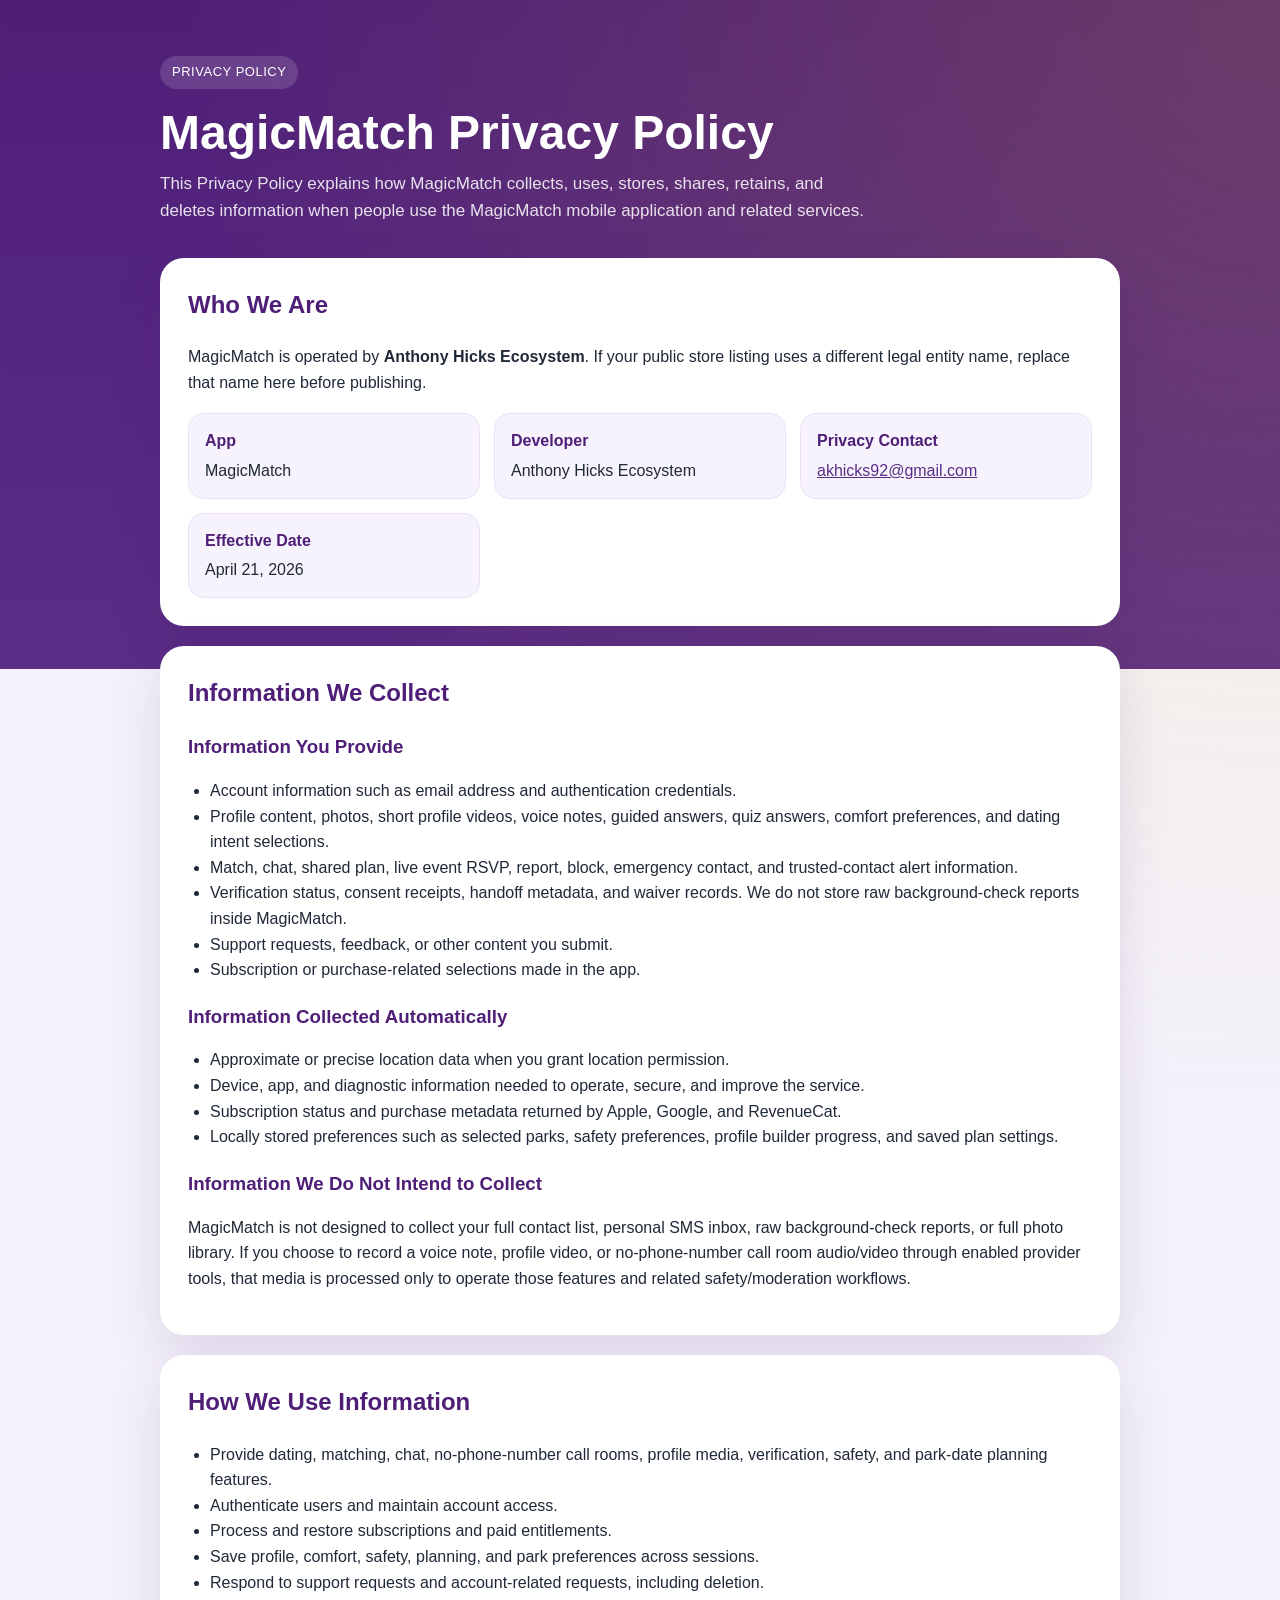
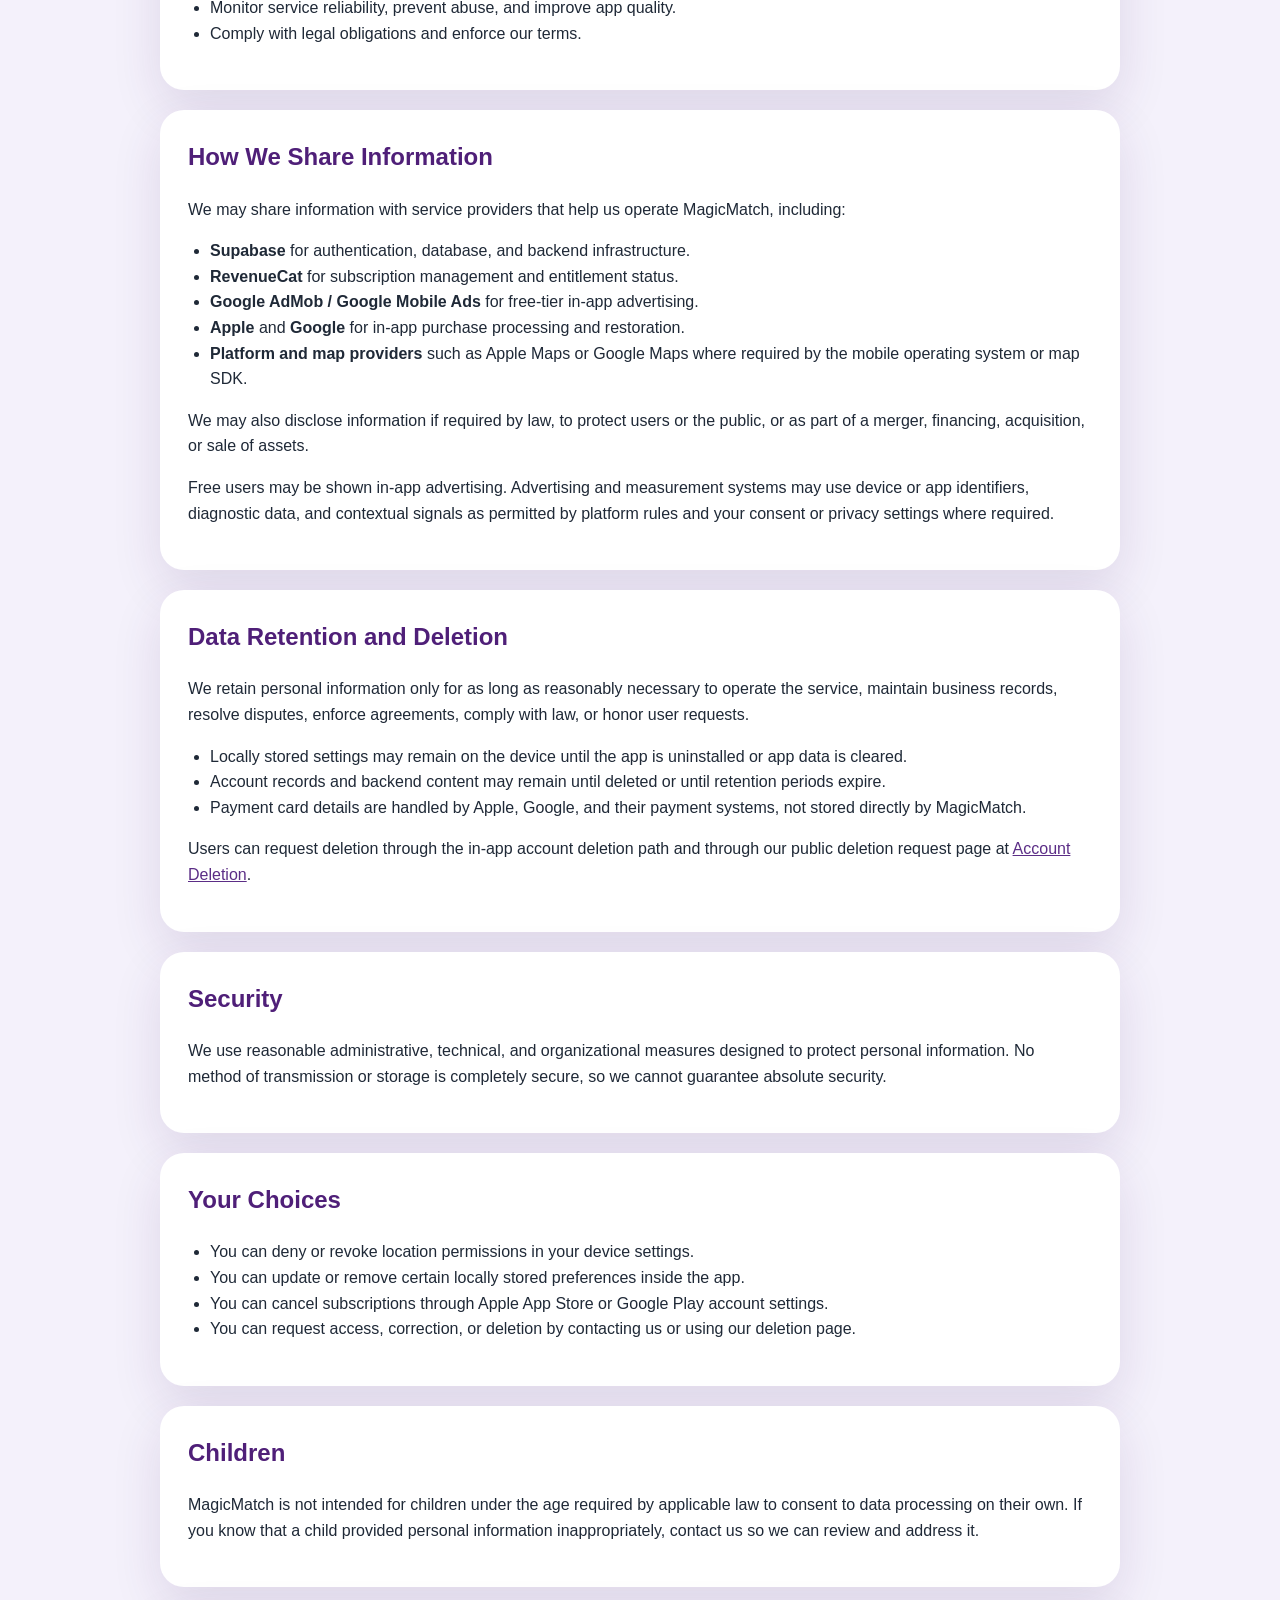
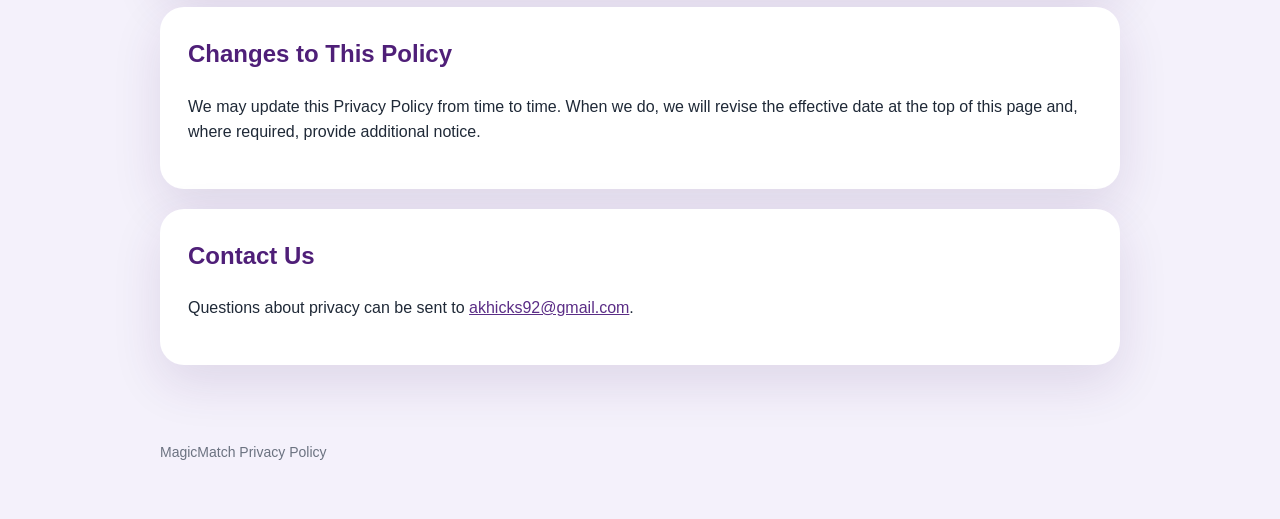
==== privacy-policy.html @ 28c93f6c "Publish MagicMatch public store pages" ====
<!doctype html>
<html lang="en">
  <head>
    <meta charset="utf-8" />
    <meta name="viewport" content="width=device-width, initial-scale=1" />
    <title>MagicMatch Privacy Policy</title>
    <link rel="stylesheet" href="./site.css" />
  </head>
  <body>
    <div class="shell">
      <header class="hero">
        <span class="badge">Privacy Policy</span>
        <h1>MagicMatch Privacy Policy</h1>
        <p>
          This Privacy Policy explains how MagicMatch collects, uses, stores, shares, retains, and deletes
          information when people use the MagicMatch mobile application and related services.
        </p>
      </header>

      <main class="content">
        <section class="card">
          <h2>Who We Are</h2>
          <p>
            MagicMatch is operated by <strong>Anthony Hicks Ecosystem</strong>. If your public store listing uses
            a different legal entity name, replace that name here before publishing.
          </p>
          <div class="meta">
            <div>
              <strong>App</strong>
              MagicMatch
            </div>
            <div>
              <strong>Developer</strong>
              Anthony Hicks Ecosystem
            </div>
            <div>
              <strong>Privacy Contact</strong>
              <a href="mailto:akhicks92@gmail.com">akhicks92@gmail.com</a>
            </div>
            <div>
              <strong>Effective Date</strong>
              April 21, 2026
            </div>
          </div>
        </section>

        <section class="card">
          <h2>Information We Collect</h2>
          <h3>Information You Provide</h3>
          <ul>
            <li>Account information such as email address and authentication credentials.</li>
            <li>Profile content, photos, short profile videos, voice notes, guided answers, quiz answers, comfort preferences, and dating intent selections.</li>
            <li>Match, chat, shared plan, live event RSVP, report, block, emergency contact, and trusted-contact alert information.</li>
            <li>Verification status, consent receipts, handoff metadata, and waiver records. We do not store raw background-check reports inside MagicMatch.</li>
            <li>Support requests, feedback, or other content you submit.</li>
            <li>Subscription or purchase-related selections made in the app.</li>
          </ul>
          <h3>Information Collected Automatically</h3>
          <ul>
            <li>Approximate or precise location data when you grant location permission.</li>
            <li>Device, app, and diagnostic information needed to operate, secure, and improve the service.</li>
            <li>Subscription status and purchase metadata returned by Apple, Google, and RevenueCat.</li>
            <li>Locally stored preferences such as selected parks, safety preferences, profile builder progress, and saved plan settings.</li>
          </ul>
          <h3>Information We Do Not Intend to Collect</h3>
          <p>
            MagicMatch is not designed to collect your full contact list, personal SMS inbox, raw background-check
            reports, or full photo library. If you choose to record a voice note, profile video, or no-phone-number
            call room audio/video through enabled provider tools, that media is processed only to operate those
            features and related safety/moderation workflows.
          </p>
        </section>

        <section class="card">
          <h2>How We Use Information</h2>
          <ul>
            <li>Provide dating, matching, chat, no-phone-number call rooms, profile media, verification, safety, and park-date planning features.</li>
            <li>Authenticate users and maintain account access.</li>
            <li>Process and restore subscriptions and paid entitlements.</li>
            <li>Save profile, comfort, safety, planning, and park preferences across sessions.</li>
            <li>Respond to support requests and account-related requests, including deletion.</li>
            <li>Monitor service reliability, prevent abuse, and improve app quality.</li>
            <li>Comply with legal obligations and enforce our terms.</li>
          </ul>
        </section>

        <section class="card">
          <h2>How We Share Information</h2>
          <p>We may share information with service providers that help us operate MagicMatch, including:</p>
          <ul>
            <li><strong>Supabase</strong> for authentication, database, and backend infrastructure.</li>
            <li><strong>RevenueCat</strong> for subscription management and entitlement status.</li>
            <li><strong>Google AdMob / Google Mobile Ads</strong> for free-tier in-app advertising.</li>
            <li><strong>Apple</strong> and <strong>Google</strong> for in-app purchase processing and restoration.</li>
            <li>
              <strong>Platform and map providers</strong> such as Apple Maps or Google Maps where required by the
              mobile operating system or map SDK.
            </li>
          </ul>
          <p>
            We may also disclose information if required by law, to protect users or the public, or as part of a
            merger, financing, acquisition, or sale of assets.
          </p>
          <p>
            Free users may be shown in-app advertising. Advertising and measurement systems may use device or app
            identifiers, diagnostic data, and contextual signals as permitted by platform rules and your consent or
            privacy settings where required.
          </p>
        </section>

        <section class="card">
          <h2>Data Retention and Deletion</h2>
          <p>
            We retain personal information only for as long as reasonably necessary to operate the service,
            maintain business records, resolve disputes, enforce agreements, comply with law, or honor user
            requests.
          </p>
          <ul>
            <li>Locally stored settings may remain on the device until the app is uninstalled or app data is cleared.</li>
            <li>Account records and backend content may remain until deleted or until retention periods expire.</li>
            <li>Payment card details are handled by Apple, Google, and their payment systems, not stored directly by MagicMatch.</li>
          </ul>
          <p>
            Users can request deletion through the in-app account deletion path and through our public deletion
            request page at <a href="./account-deletion.html">Account Deletion</a>.
          </p>
        </section>

        <section class="card">
          <h2>Security</h2>
          <p>
            We use reasonable administrative, technical, and organizational measures designed to protect personal
            information. No method of transmission or storage is completely secure, so we cannot guarantee absolute
            security.
          </p>
        </section>

        <section class="card">
          <h2>Your Choices</h2>
          <ul>
            <li>You can deny or revoke location permissions in your device settings.</li>
            <li>You can update or remove certain locally stored preferences inside the app.</li>
            <li>You can cancel subscriptions through Apple App Store or Google Play account settings.</li>
            <li>You can request access, correction, or deletion by contacting us or using our deletion page.</li>
          </ul>
        </section>

        <section class="card">
          <h2>Children</h2>
          <p>
            MagicMatch is not intended for children under the age required by applicable law to consent to data
            processing on their own. If you know that a child provided personal information inappropriately, contact
            us so we can review and address it.
          </p>
        </section>

        <section class="card">
          <h2>Changes to This Policy</h2>
          <p>
            We may update this Privacy Policy from time to time. When we do, we will revise the effective date at
            the top of this page and, where required, provide additional notice.
          </p>
        </section>

        <section class="card">
          <h2>Contact Us</h2>
          <p>
            Questions about privacy can be sent to
            <a href="mailto:akhicks92@gmail.com">akhicks92@gmail.com</a>.
          </p>
        </section>
      </main>

      <div class="footer">
        MagicMatch Privacy Policy
      </div>
    </div>
  </body>
</html>
---- site.css ----
body {
  margin: 0;
  font-family: "Segoe UI", Arial, sans-serif;
  background: #f4f1fb;
  color: #1f2937;
  line-height: 1.6;
}

.shell {
  min-height: 100vh;
  background:
    radial-gradient(circle at top right, rgba(250, 204, 21, 0.16), transparent 28%),
    linear-gradient(180deg, #4f1f78 0%, #5b2d86 18%, #f4f1fb 18%, #f4f1fb 100%);
}

.hero {
  max-width: 960px;
  margin: 0 auto;
  padding: 56px 24px 34px;
  color: white;
}

.badge {
  display: inline-block;
  padding: 6px 12px;
  border-radius: 999px;
  background: rgba(255, 255, 255, 0.14);
  font-size: 13px;
  letter-spacing: 0.04em;
  text-transform: uppercase;
}

.hero h1 {
  margin: 18px 0 10px;
  font-size: clamp(32px, 4vw, 48px);
  line-height: 1.1;
}

.hero p {
  max-width: 720px;
  margin: 0;
  color: rgba(255, 255, 255, 0.86);
  font-size: 17px;
}

.content {
  max-width: 960px;
  margin: 0 auto;
  padding: 0 24px 56px;
}

.card {
  background: white;
  border-radius: 24px;
  padding: 28px;
  box-shadow: 0 18px 50px rgba(64, 26, 98, 0.12);
  margin-bottom: 20px;
}

.card h2 {
  margin-top: 0;
  color: #4f1f78;
  font-size: 24px;
}

.card h3 {
  color: #4f1f78;
  margin-bottom: 8px;
}

.meta {
  display: grid;
  grid-template-columns: repeat(auto-fit, minmax(220px, 1fr));
  gap: 14px;
  margin-top: 18px;
}

.meta div {
  background: #f7f3fc;
  border: 1px solid #eadff7;
  border-radius: 16px;
  padding: 14px 16px;
}

.meta strong {
  display: block;
  color: #4f1f78;
  margin-bottom: 4px;
}

ul,
ol {
  padding-left: 22px;
}

a {
  color: #5b2d86;
}

.note {
  border-left: 4px solid #facc15;
  padding-left: 14px;
  color: #4b5563;
}

.footer {
  max-width: 960px;
  margin: 0 auto;
  padding: 0 24px 56px;
  color: #6b7280;
  font-size: 14px;
}

code {
  font-family: Consolas, monospace;
  background: #f3f4f6;
  padding: 1px 5px;
  border-radius: 6px;
}

@media (max-width: 640px) {
  .card {
    padding: 22px;
    border-radius: 20px;
  }
}
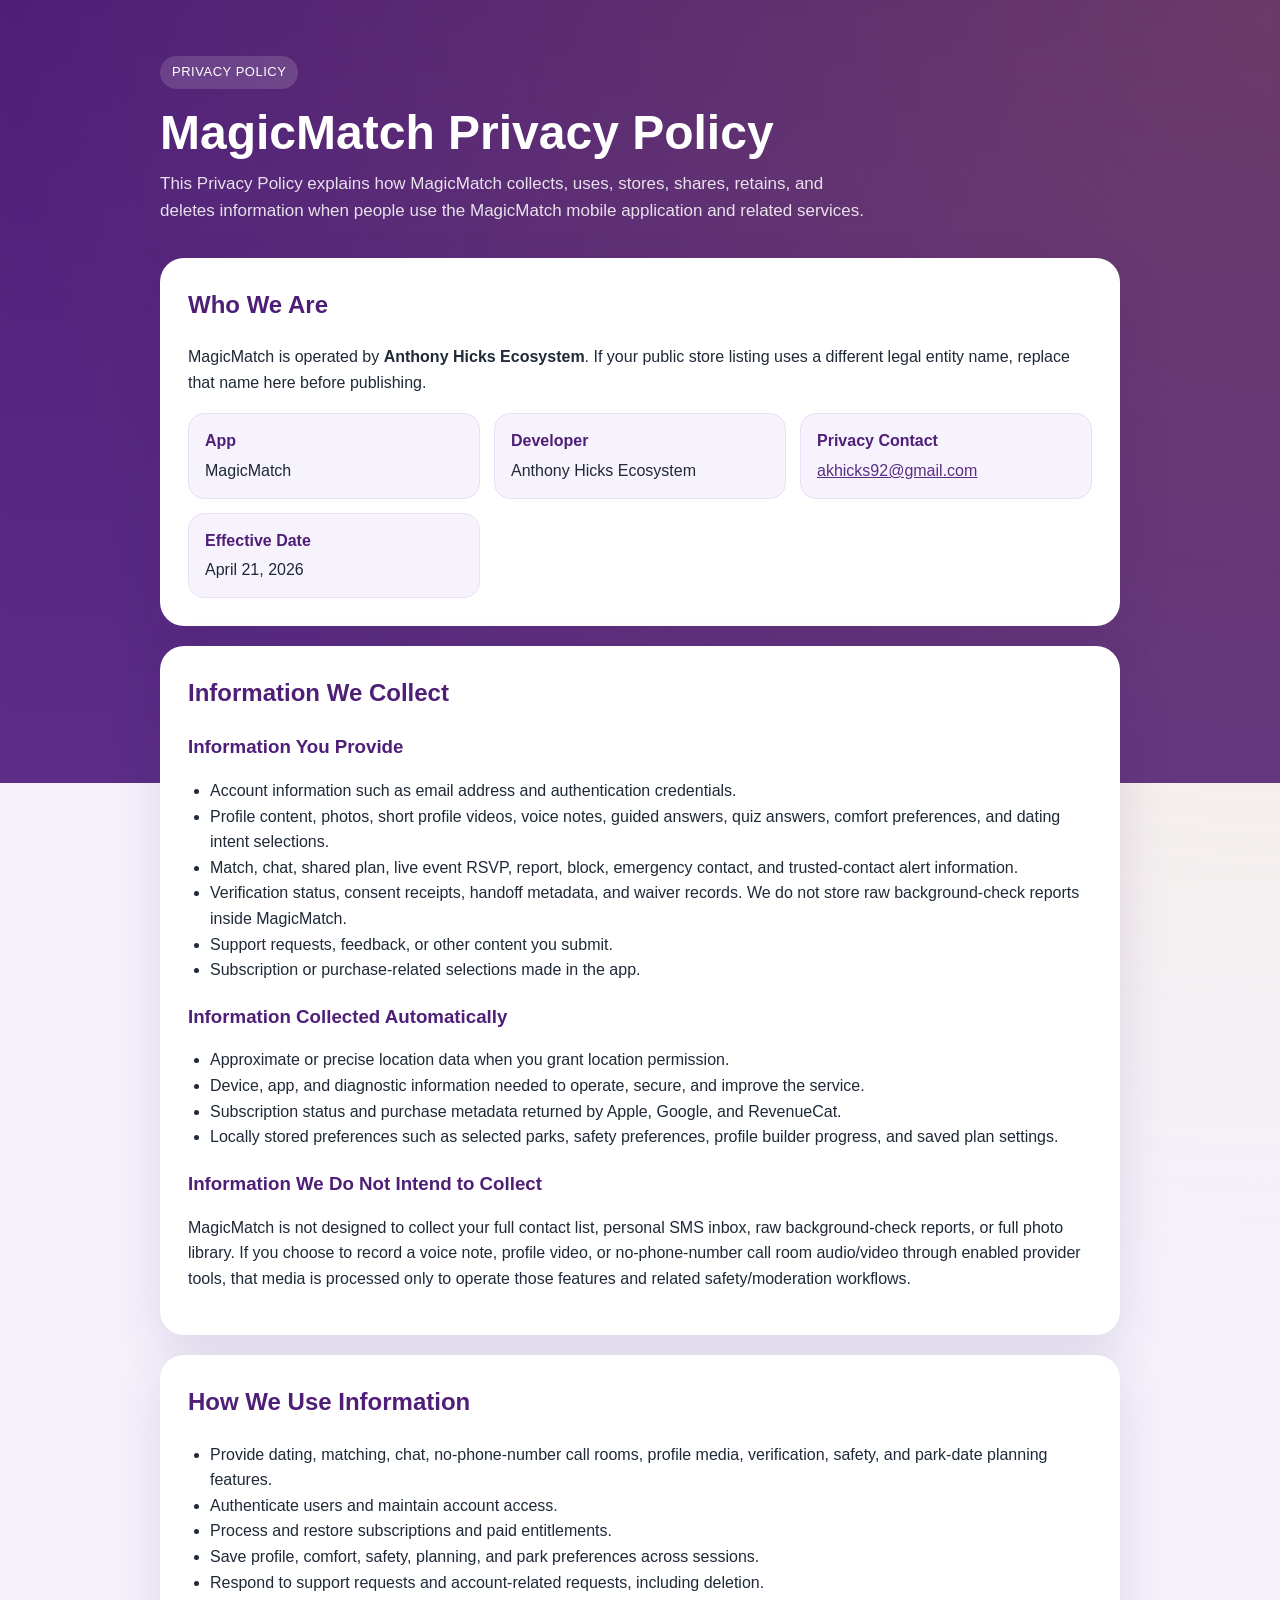
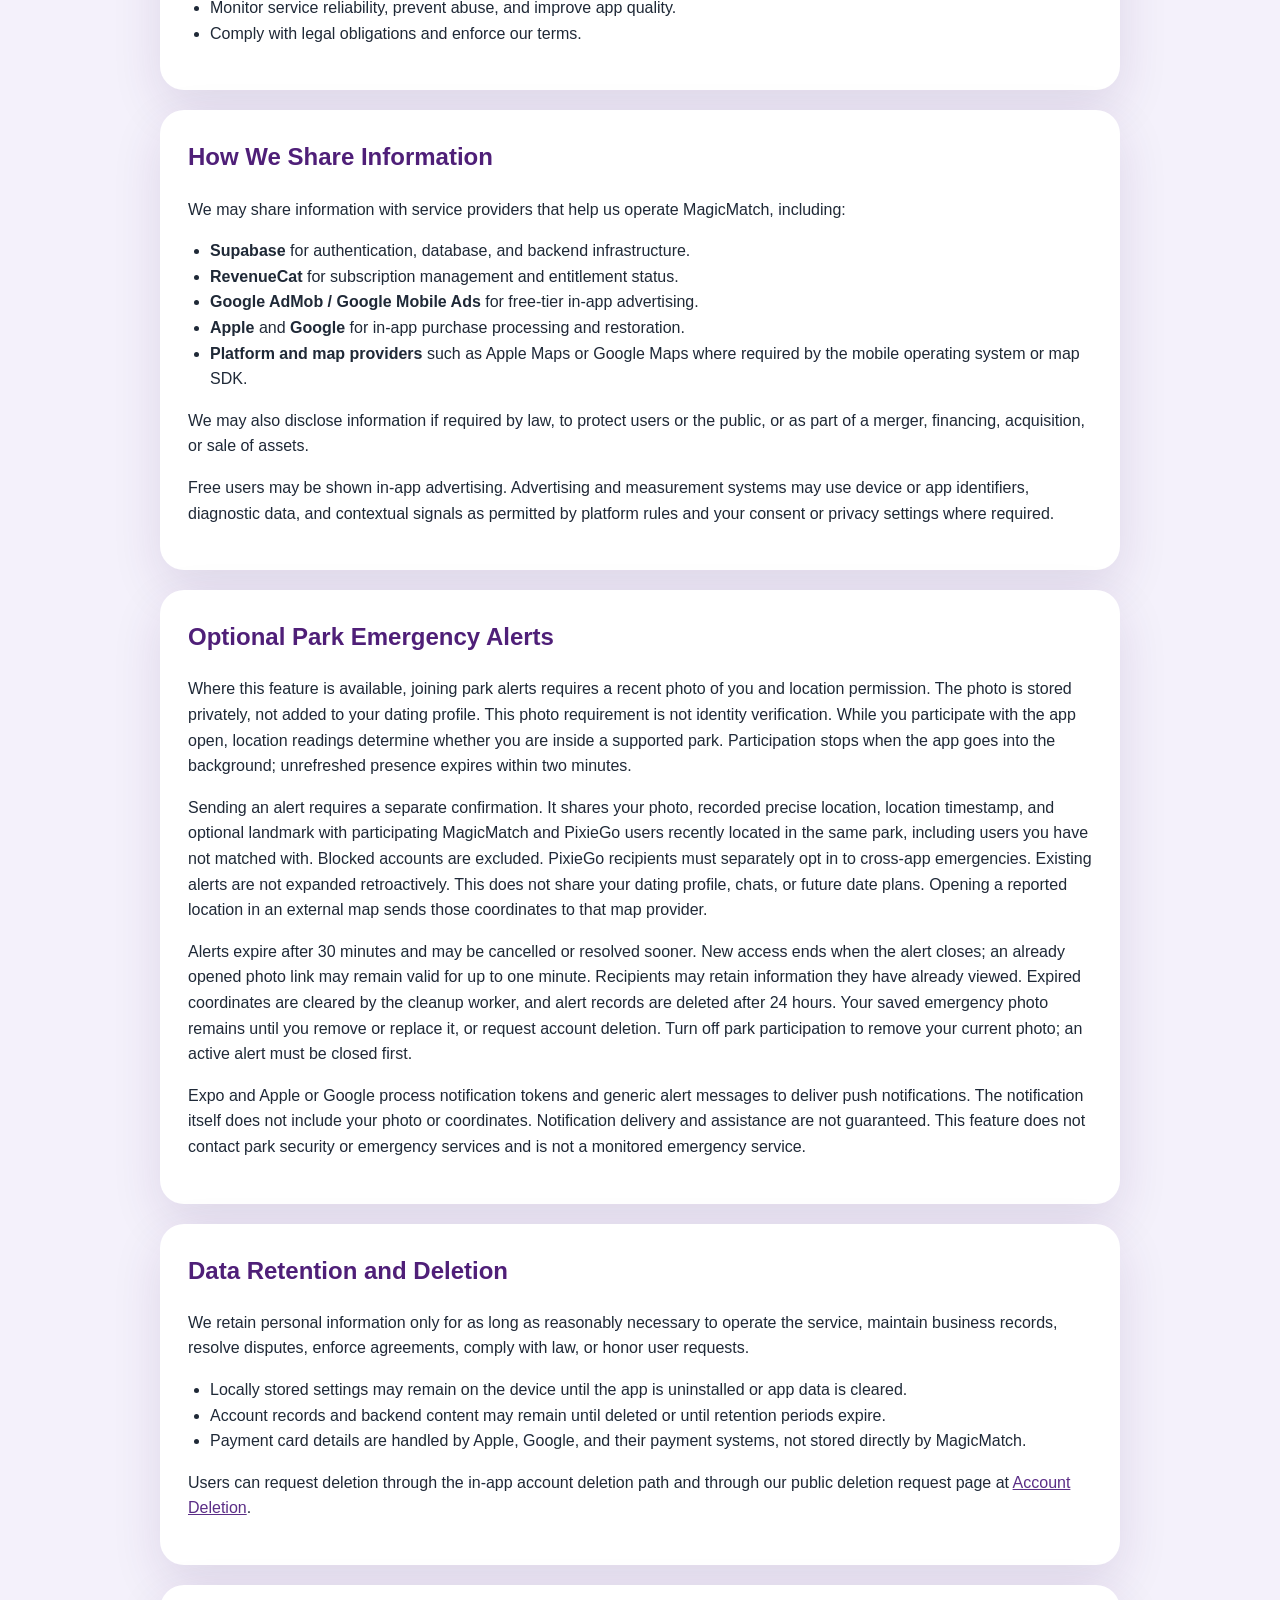
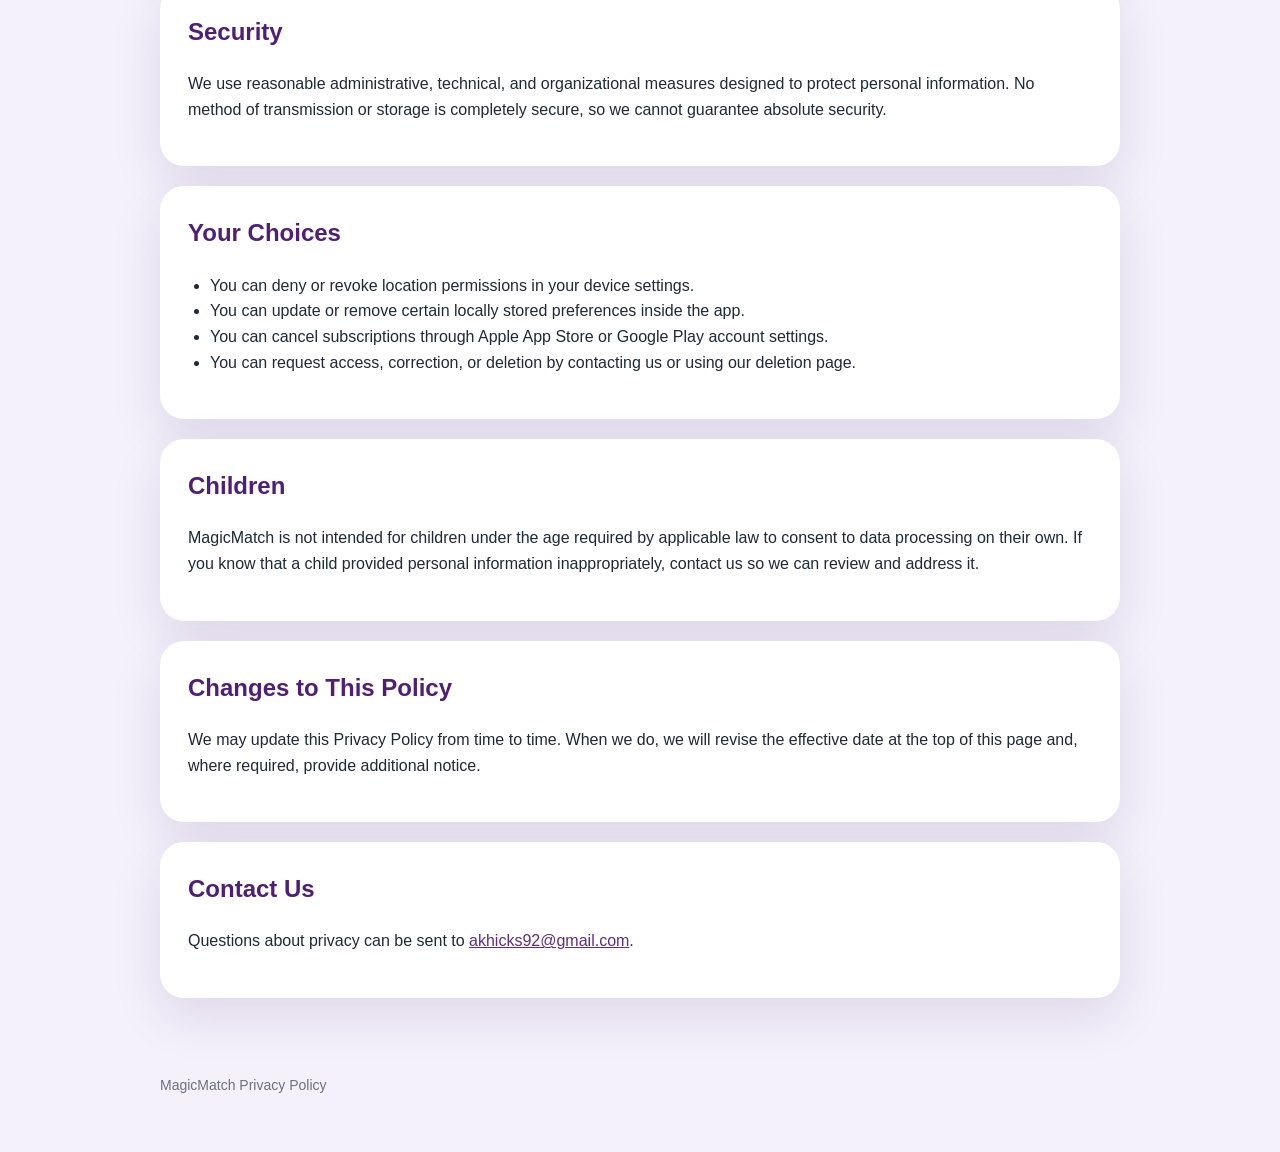
==== commit 1121b8f3: "Update public MagicMatch docs from 287d07f" ====
--- a/privacy-policy.html
+++ b/privacy-policy.html
@@ -109,6 +109,40 @@
         </section>
 
         <section class="card">
+          <h2>Optional Park Emergency Alerts</h2>
+          <p>
+            Where this feature is available, joining park alerts requires a recent photo of you
+            and location permission. The photo is stored privately, not added to your dating profile.
+            This photo requirement is not identity verification. While you participate with the app
+            open, location readings determine whether you are inside a supported park. Participation
+            stops when the app goes into the background; unrefreshed presence expires within two minutes.
+          </p>
+          <p>
+            Sending an alert requires a separate confirmation. It shares your photo, recorded precise
+            location, location timestamp, and optional landmark with participating MagicMatch and PixieGo users
+            recently located in the same park, including users you have not matched with. Blocked
+            accounts are excluded. PixieGo recipients must separately opt in to cross-app emergencies.
+            Existing alerts are not expanded retroactively. This does not share your dating profile,
+            chats, or future date plans. Opening a reported
+            location in an external map sends those coordinates to that map provider.
+          </p>
+          <p>
+            Alerts expire after 30 minutes and may be cancelled or resolved sooner. New access ends
+            when the alert closes; an already opened photo link may remain valid for up to one minute.
+            Recipients may retain information they have already viewed. Expired coordinates are cleared
+            by the cleanup worker, and alert records are deleted after 24 hours. Your saved emergency
+            photo remains until you remove or replace it, or request account deletion. Turn off park
+            participation to remove your current photo; an active alert must be closed first.
+          </p>
+          <p>
+            Expo and Apple or Google process notification tokens and generic alert messages to deliver
+            push notifications. The notification itself does not include your photo or coordinates.
+            Notification delivery and assistance are not guaranteed. This feature does not contact
+            park security or emergency services and is not a monitored emergency service.
+          </p>
+        </section>
+
+        <section class="card">
           <h2>Data Retention and Deletion</h2>
           <p>
             We retain personal information only for as long as reasonably necessary to operate the service,
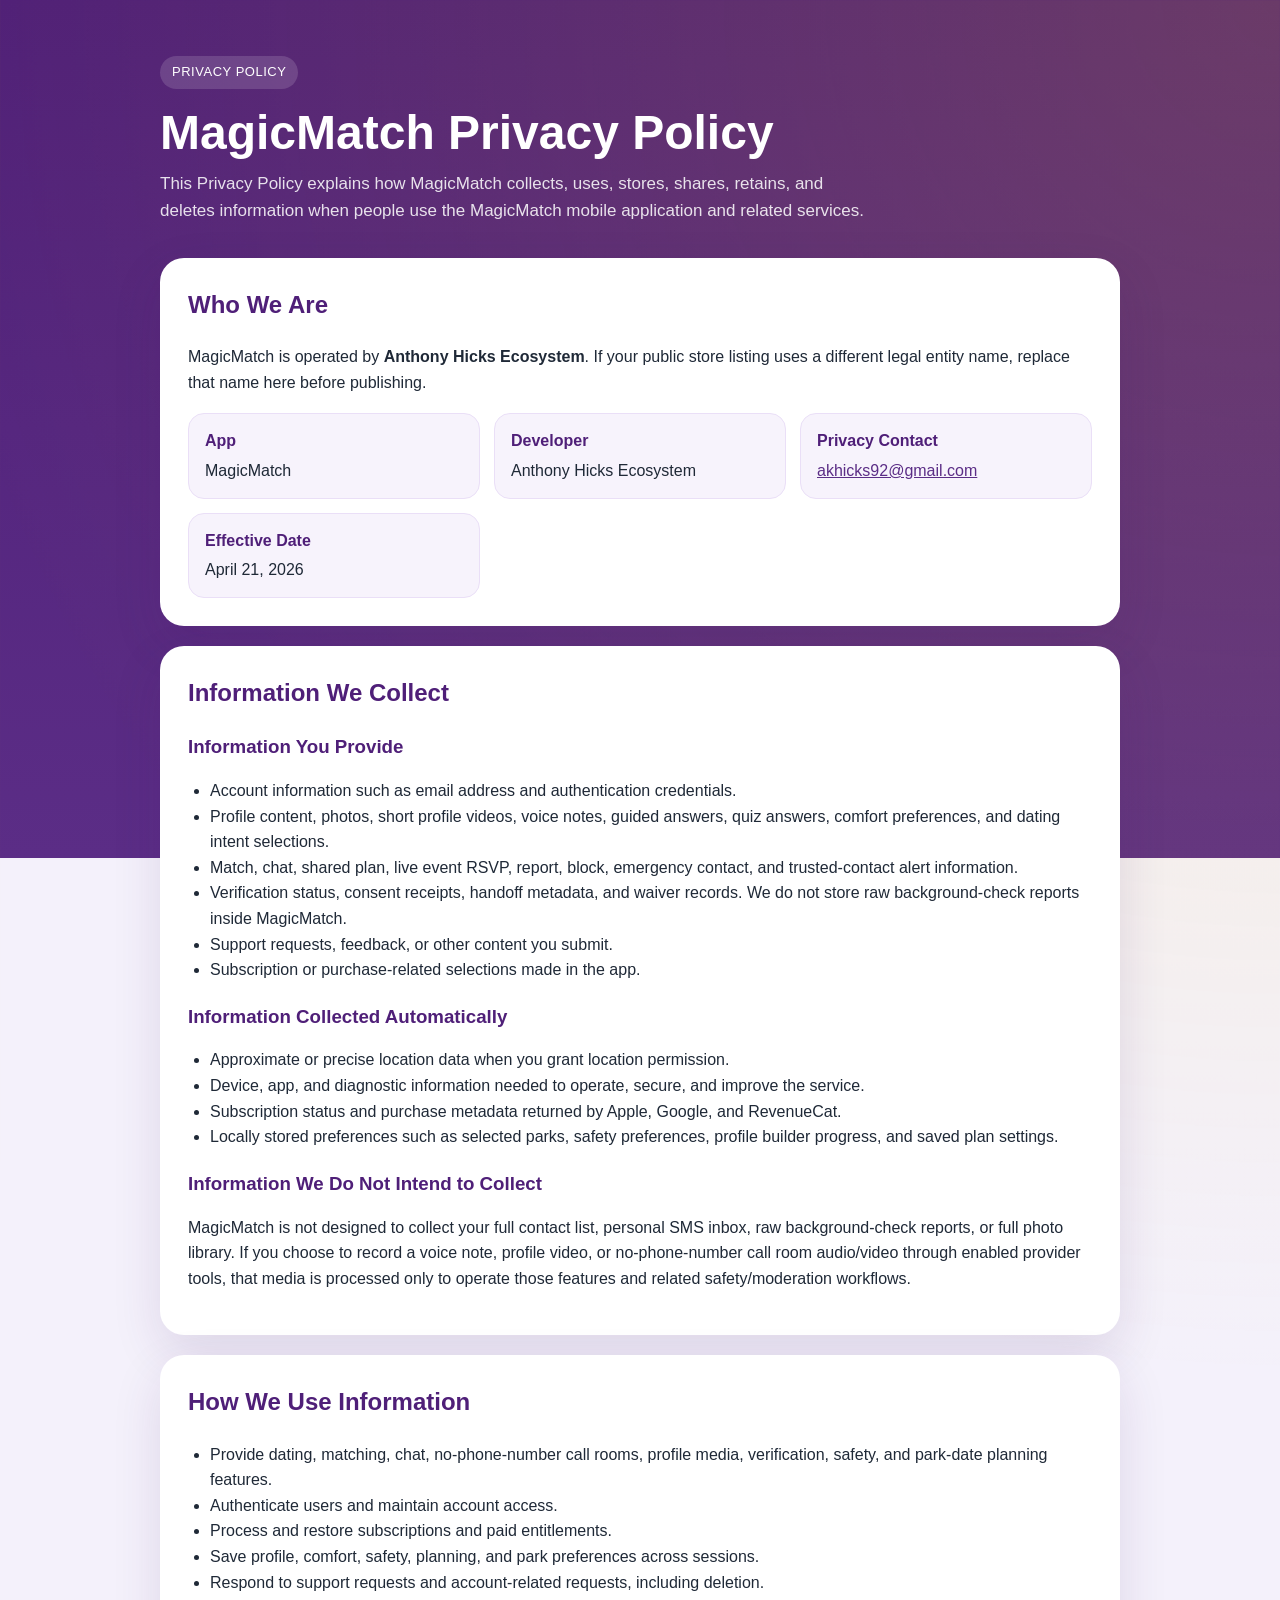
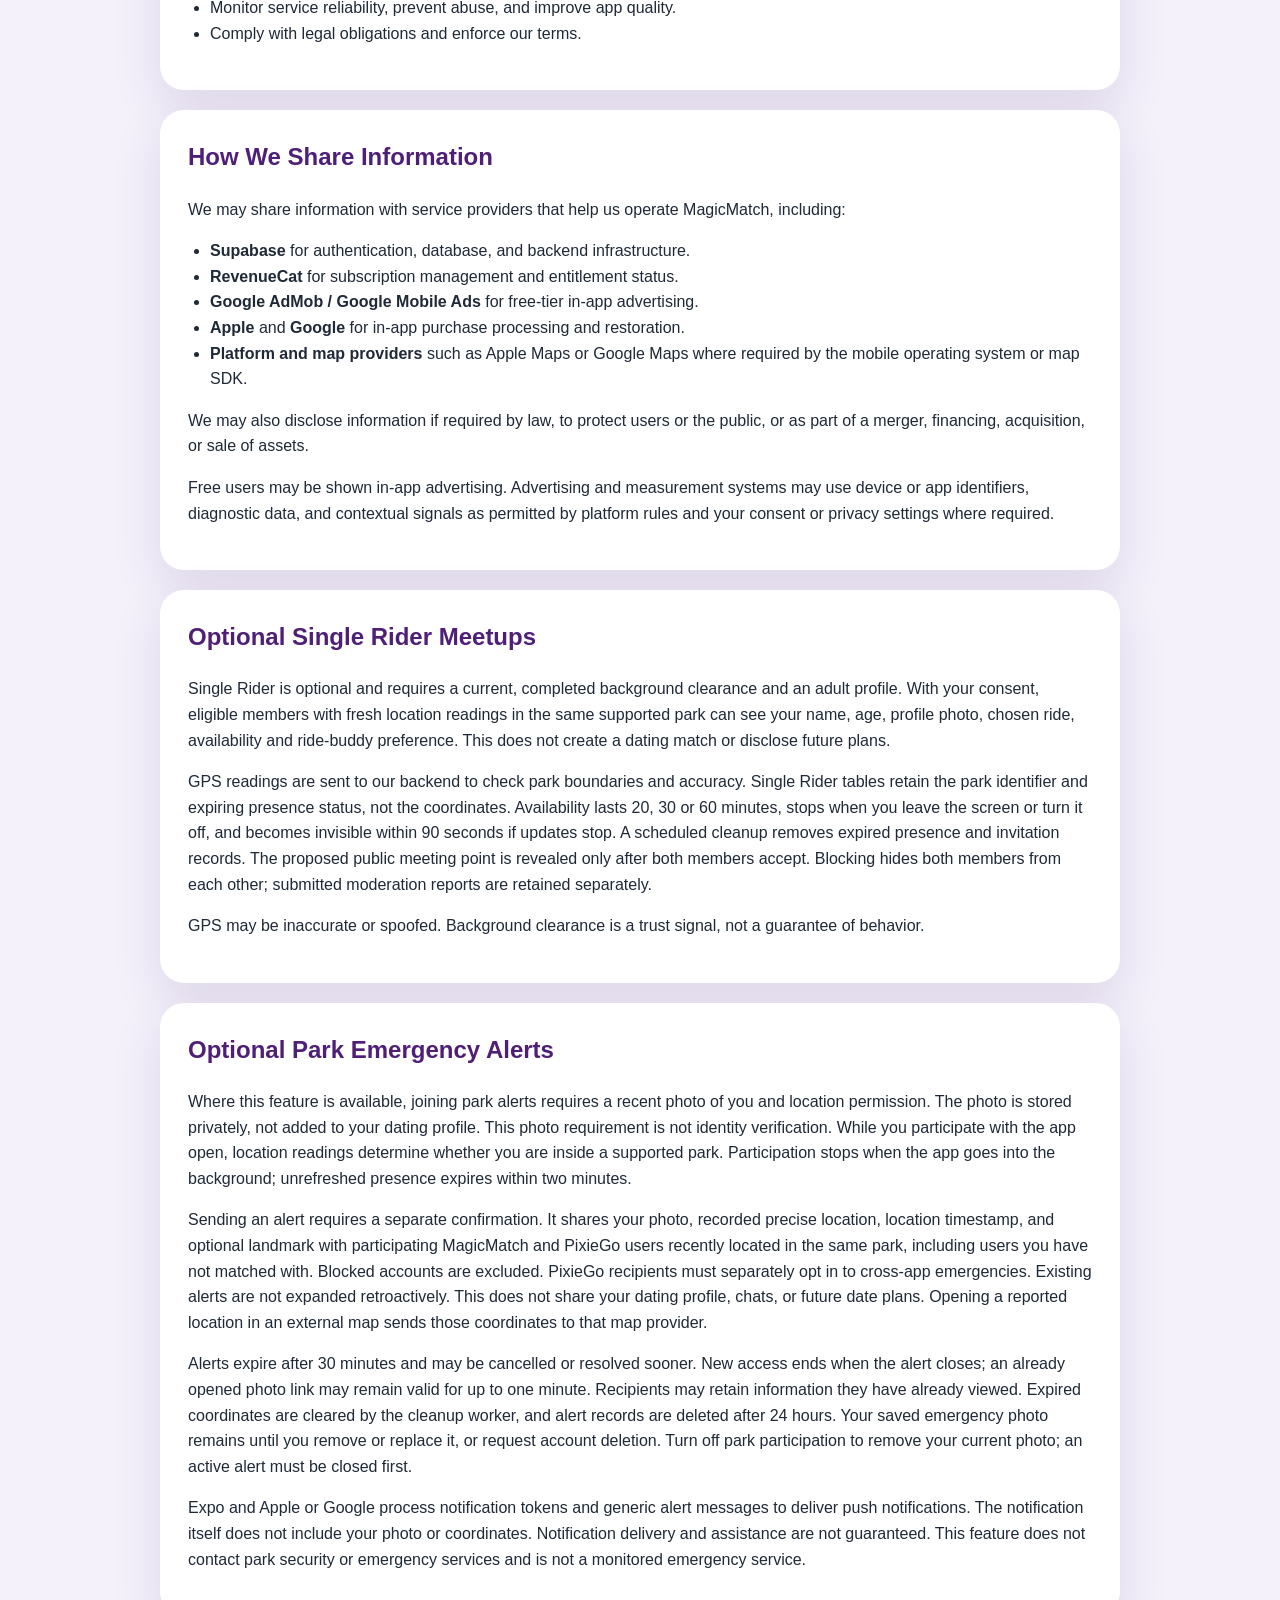
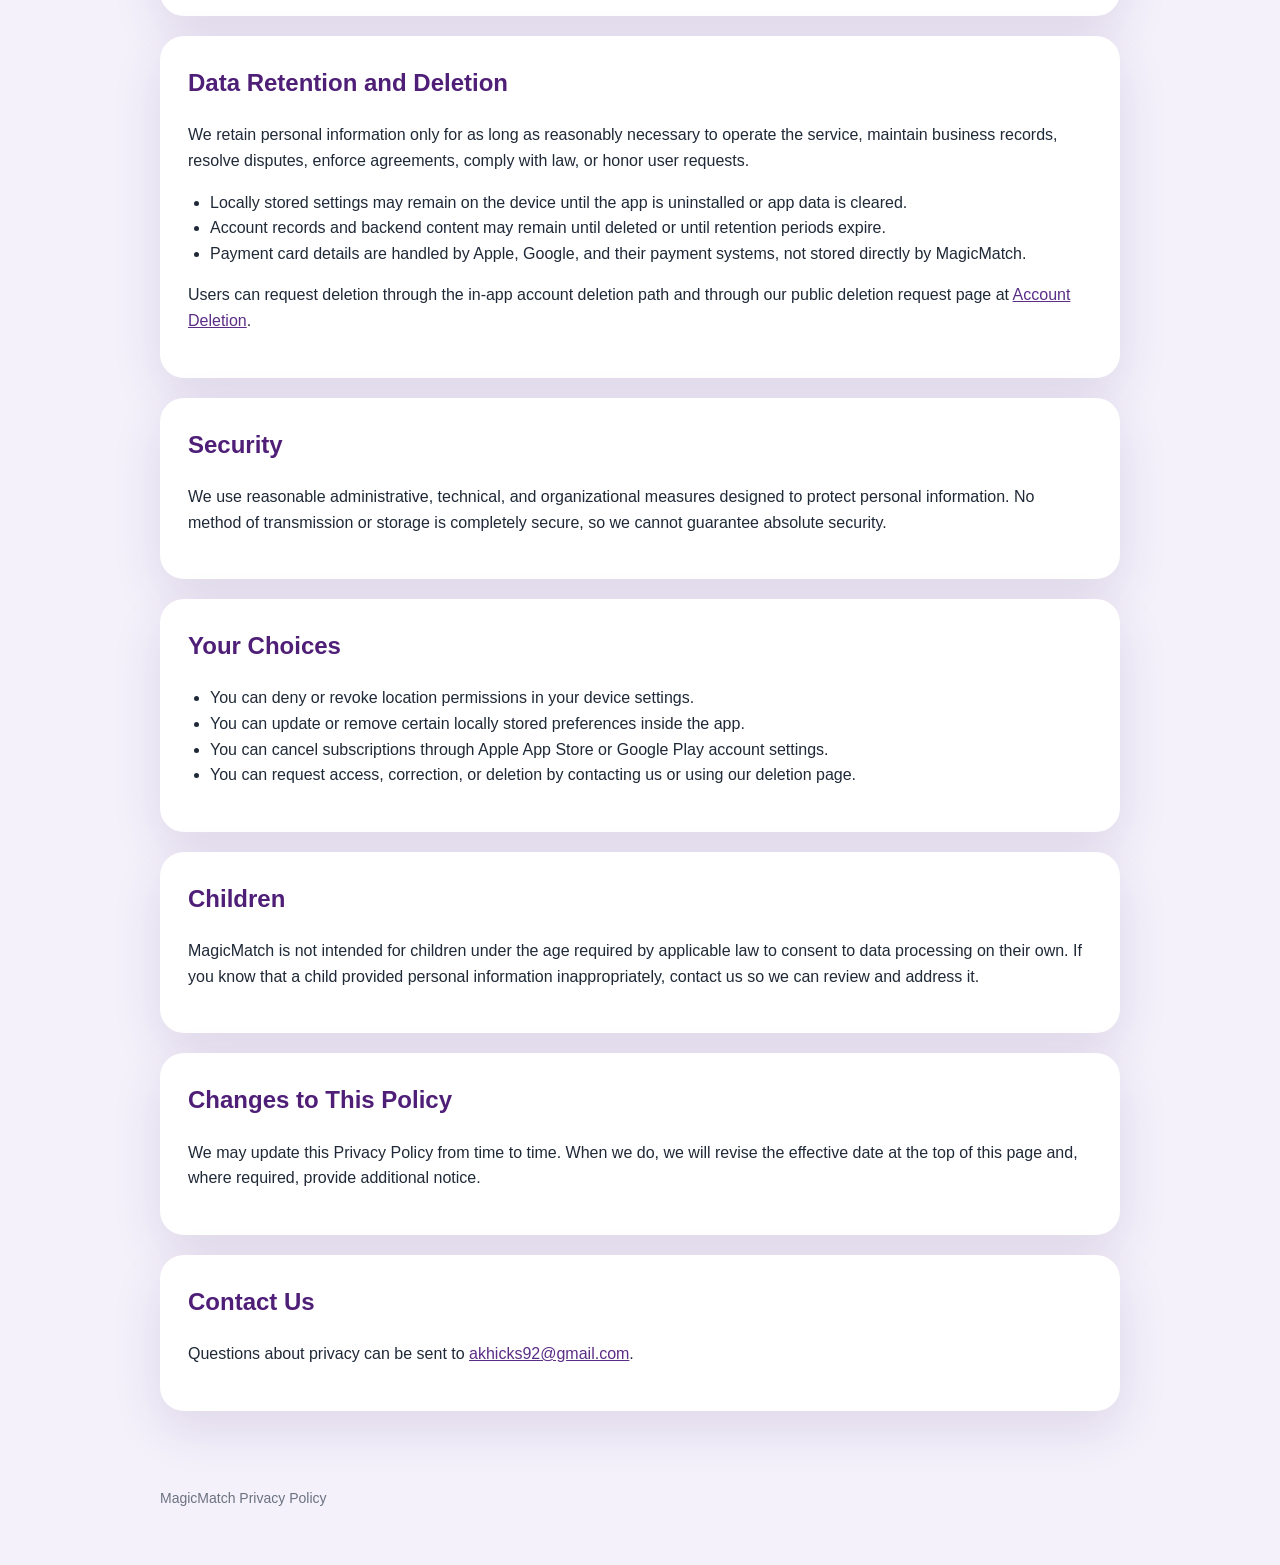
==== commit 031b5b0a: "Update public MagicMatch docs from a028fe3" ====
--- a/privacy-policy.html
+++ b/privacy-policy.html
@@ -109,6 +109,25 @@
         </section>
 
         <section class="card">
+          <h2>Optional Single Rider Meetups</h2>
+          <p>
+            Single Rider is optional and requires a current, completed background clearance and an adult
+            profile. With your consent, eligible members with fresh location readings in the same supported
+            park can see your name, age, profile photo, chosen ride, availability and ride-buddy preference.
+            This does not create a dating match or disclose future plans.
+          </p>
+          <p>
+            GPS readings are sent to our backend to check park boundaries and accuracy. Single Rider tables
+            retain the park identifier and expiring presence status, not the coordinates. Availability lasts
+            20, 30 or 60 minutes, stops when you leave the screen or turn it off, and becomes invisible within
+            90 seconds if updates stop. A scheduled cleanup removes expired presence and invitation records.
+            The proposed public meeting point is revealed only after both members accept. Blocking hides
+            both members from each other; submitted moderation reports are retained separately.
+          </p>
+          <p>GPS may be inaccurate or spoofed. Background clearance is a trust signal, not a guarantee of behavior.</p>
+        </section>
+
+        <section class="card">
           <h2>Optional Park Emergency Alerts</h2>
           <p>
             Where this feature is available, joining park alerts requires a recent photo of you
